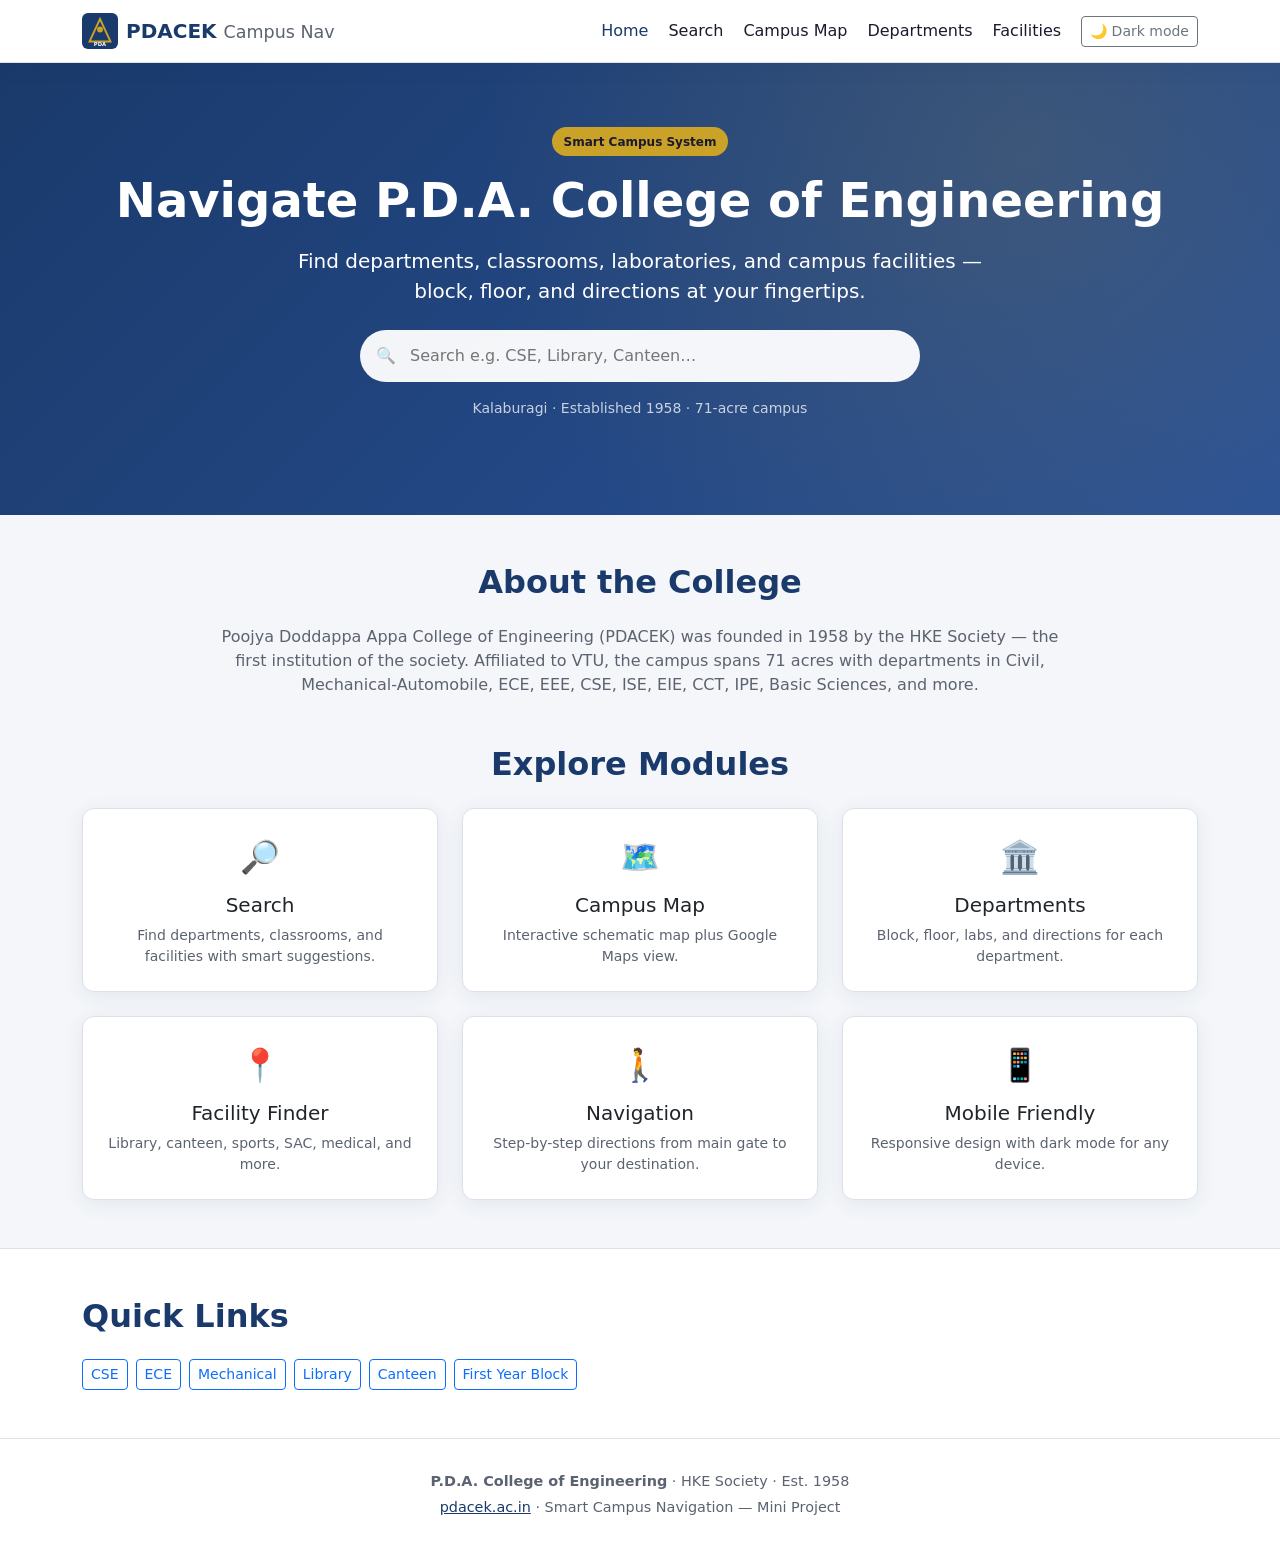
==== index.html @ 1166bb93 "Add Smart Campus Navigation System for PDACEK. Web-based campus finder with search, interactive map," ====
<!DOCTYPE html>
<html lang="en">
<head>
  <meta charset="UTF-8">
  <meta name="viewport" content="width=device-width, initial-scale=1.0">
  <meta name="description" content="Smart Campus Navigation for P.D.A. College of Engineering, Kalaburagi">
  <title>Smart Campus Navigation — PDACEK</title>
  <link href="https://cdn.jsdelivr.net/npm/bootstrap@5.3.3/dist/css/bootstrap.min.css" rel="stylesheet" crossorigin="anonymous">
  <link rel="stylesheet" href="assets/css/styles.css">
  <script src="assets/js/theme.js"></script>
</head>
<body>
  <nav class="navbar navbar-expand-lg navbar-pdacek sticky-top" aria-label="Main navigation">
    <div class="container">
      <a class="navbar-brand d-flex align-items-center gap-2" href="index.html">
        <img src="assets/img/logo.svg" alt="" width="36" height="36">
        <span>PDACEK <small class="d-none d-md-inline fw-normal text-muted-pdacek">Campus Nav</small></span>
      </a>
      <button class="navbar-toggler" type="button" data-bs-toggle="collapse" data-bs-target="#navMain" aria-controls="navMain" aria-expanded="false" aria-label="Toggle navigation">
        <span class="navbar-toggler-icon"></span>
      </button>
      <div class="collapse navbar-collapse" id="navMain">
        <ul class="navbar-nav ms-auto align-items-lg-center gap-lg-1">
          <li class="nav-item"><a class="nav-link active" href="index.html">Home</a></li>
          <li class="nav-item"><a class="nav-link" href="search.html">Search</a></li>
          <li class="nav-item"><a class="nav-link" href="map.html">Campus Map</a></li>
          <li class="nav-item"><a class="nav-link" href="department.html?id=cse">Departments</a></li>
          <li class="nav-item"><a class="nav-link" href="facilities.html">Facilities</a></li>
          <li class="nav-item">
            <button type="button" class="btn btn-sm btn-outline-secondary ms-lg-2" data-theme-toggle aria-label="Toggle dark mode">
              <span data-theme-icon>🌙</span> <span class="d-none d-lg-inline" data-theme-label>Dark mode</span>
            </button>
          </li>
        </ul>
      </div>
    </div>
  </nav>

  <header class="hero-section">
    <div class="container text-center">
      <span class="hero-badge">Smart Campus System</span>
      <h1 class="display-5 fw-bold mb-3">Navigate P.D.A. College of Engineering</h1>
      <p class="lead mb-4 col-lg-8 mx-auto opacity-90">
        Find departments, classrooms, laboratories, and campus facilities — block, floor, and directions at your fingertips.
      </p>
      <div class="search-wrapper mx-auto" role="search">
        <span class="search-icon" aria-hidden="true">🔍</span>
        <label for="home-search" class="visually-hidden">Search campus locations</label>
        <input type="search" id="home-search" class="search-input" placeholder="Search e.g. CSE, Library, Canteen…" autocomplete="off" aria-autocomplete="list" aria-controls="home-suggestions">
        <div id="home-suggestions" class="suggestions-dropdown" role="listbox"></div>
      </div>
      <p class="small mt-3 opacity-75">Kalaburagi · Established 1958 · 71-acre campus</p>
    </div>
  </header>

  <main>
    <section class="py-5">
      <div class="container">
        <h2 class="section-title text-center">About the College</h2>
        <p class="text-muted-pdacek text-center col-lg-9 mx-auto mb-0">
          Poojya Doddappa Appa College of Engineering (PDACEK) was founded in 1958 by the HKE Society — the first institution of the society.
          Affiliated to VTU, the campus spans 71 acres with departments in Civil, Mechanical-Automobile, ECE, EEE, CSE, ISE, EIE, CCT, IPE, Basic Sciences, and more.
        </p>
      </div>
    </section>

    <section class="pb-5">
      <div class="container">
        <h2 class="section-title text-center">Explore Modules</h2>
        <div class="row g-4">
          <div class="col-md-6 col-lg-4">
            <a href="search.html" class="text-decoration-none">
              <div class="card-pdacek p-4 text-center">
                <div class="card-icon">🔎</div>
                <h3 class="h5 text-body">Search</h3>
                <p class="text-muted-pdacek small mb-0">Find departments, classrooms, and facilities with smart suggestions.</p>
              </div>
            </a>
          </div>
          <div class="col-md-6 col-lg-4">
            <a href="map.html" class="text-decoration-none">
              <div class="card-pdacek p-4 text-center">
                <div class="card-icon">🗺️</div>
                <h3 class="h5 text-body">Campus Map</h3>
                <p class="text-muted-pdacek small mb-0">Interactive schematic map plus Google Maps view.</p>
              </div>
            </a>
          </div>
          <div class="col-md-6 col-lg-4">
            <a href="department.html?id=cse" class="text-decoration-none">
              <div class="card-pdacek p-4 text-center">
                <div class="card-icon">🏛️</div>
                <h3 class="h5 text-body">Departments</h3>
                <p class="text-muted-pdacek small mb-0">Block, floor, labs, and directions for each department.</p>
              </div>
            </a>
          </div>
          <div class="col-md-6 col-lg-4">
            <a href="facilities.html" class="text-decoration-none">
              <div class="card-pdacek p-4 text-center">
                <div class="card-icon">📍</div>
                <h3 class="h5 text-body">Facility Finder</h3>
                <p class="text-muted-pdacek small mb-0">Library, canteen, sports, SAC, medical, and more.</p>
              </div>
            </a>
          </div>
          <div class="col-md-6 col-lg-4">
            <a href="search.html?q=seminar" class="text-decoration-none">
              <div class="card-pdacek p-4 text-center">
                <div class="card-icon">🚶</div>
                <h3 class="h5 text-body">Navigation</h3>
                <p class="text-muted-pdacek small mb-0">Step-by-step directions from main gate to your destination.</p>
              </div>
            </a>
          </div>
          <div class="col-md-6 col-lg-4">
            <div class="card-pdacek p-4 text-center">
              <div class="card-icon">📱</div>
              <h3 class="h5 text-body">Mobile Friendly</h3>
              <p class="text-muted-pdacek small mb-0">Responsive design with dark mode for any device.</p>
            </div>
          </div>
        </div>
      </div>
    </section>

    <section class="py-5 bg-body-secondary" style="background: var(--pdacek-surface) !important; border-top: 1px solid var(--pdacek-border);">
      <div class="container">
        <h2 class="section-title">Quick Links</h2>
        <div class="d-flex flex-wrap gap-2">
          <a href="department.html?id=cse" class="btn btn-outline-primary btn-sm">CSE</a>
          <a href="department.html?id=ece" class="btn btn-outline-primary btn-sm">ECE</a>
          <a href="department.html?id=mech" class="btn btn-outline-primary btn-sm">Mechanical</a>
          <a href="facilities.html?id=library" class="btn btn-outline-primary btn-sm">Library</a>
          <a href="facilities.html?id=canteen" class="btn btn-outline-primary btn-sm">Canteen</a>
          <a href="department.html?id=fy" class="btn btn-outline-primary btn-sm">First Year Block</a>
        </div>
      </div>
    </section>
  </main>

  <footer class="footer-pdacek">
    <div class="container text-center">
      <p class="mb-1"><strong>P.D.A. College of Engineering</strong> · HKE Society · Est. 1958</p>
      <p class="mb-0"><a href="https://pdacek.ac.in" target="_blank" rel="noopener">pdacek.ac.in</a> · Smart Campus Navigation — Mini Project</p>
    </div>
  </footer>

  <script src="https://cdn.jsdelivr.net/npm/bootstrap@5.3.3/dist/js/bootstrap.bundle.min.js" crossorigin="anonymous"></script>
  <script src="assets/js/campus-data.js"></script>
  <script src="assets/js/app.js"></script>
</body>
</html>
---- assets/css/styles.css ----
:root {
  --pdacek-primary: #1a3a6b;
  --pdacek-primary-light: #2a5298;
  --pdacek-accent: #c9a227;
  --pdacek-accent-hover: #ddb52e;
  --pdacek-bg: #f4f6f9;
  --pdacek-surface: #ffffff;
  --pdacek-text: #1a1a2e;
  --pdacek-text-muted: #5c6370;
  --pdacek-border: #dde2ea;
  --pdacek-shadow: 0 4px 20px rgba(26, 58, 107, 0.08);
  --pdacek-hero-overlay: rgba(26, 58, 107, 0.85);
  --pdacek-success: #198754;
  --pdacek-danger: #dc3545;
  --pdacek-map-hover: rgba(201, 162, 39, 0.35);
  --pdacek-map-active: rgba(201, 162, 39, 0.55);
}

[data-theme="dark"] {
  --pdacek-primary: #4a7bc8;
  --pdacek-primary-light: #6b9ae0;
  --pdacek-accent: #e0b83d;
  --pdacek-accent-hover: #f0cc55;
  --pdacek-bg: #0f1419;
  --pdacek-surface: #1a2332;
  --pdacek-text: #e8ecf1;
  --pdacek-text-muted: #9aa5b4;
  --pdacek-border: #2d3a4d;
  --pdacek-shadow: 0 4px 20px rgba(0, 0, 0, 0.35);
  --pdacek-hero-overlay: rgba(15, 20, 25, 0.92);
}

body {
  background-color: var(--pdacek-bg);
  color: var(--pdacek-text);
  font-family: system-ui, -apple-system, "Segoe UI", Roboto, "Helvetica Neue", Arial, sans-serif;
  min-height: 100vh;
  display: flex;
  flex-direction: column;
}

main {
  flex: 1;
}

.navbar-pdacek {
  background: var(--pdacek-surface) !important;
  border-bottom: 1px solid var(--pdacek-border);
  box-shadow: var(--pdacek-shadow);
}

.navbar-pdacek .navbar-brand {
  font-weight: 700;
  color: var(--pdacek-primary) !important;
}

.navbar-pdacek .nav-link {
  color: var(--pdacek-text) !important;
  font-weight: 500;
}

.navbar-pdacek .nav-link:hover,
.navbar-pdacek .nav-link.active {
  color: var(--pdacek-primary) !important;
}

.btn-pdacek-primary {
  background: var(--pdacek-primary);
  border-color: var(--pdacek-primary);
  color: #fff;
}

.btn-pdacek-primary:hover {
  background: var(--pdacek-primary-light);
  border-color: var(--pdacek-primary-light);
  color: #fff;
}

.btn-pdacek-accent {
  background: var(--pdacek-accent);
  border-color: var(--pdacek-accent);
  color: #1a1a2e;
  font-weight: 600;
}

.btn-pdacek-accent:hover {
  background: var(--pdacek-accent-hover);
  border-color: var(--pdacek-accent-hover);
  color: #1a1a2e;
}

.hero-section {
  background: linear-gradient(135deg, var(--pdacek-primary) 0%, var(--pdacek-primary-light) 100%);
  color: #fff;
  padding: 4rem 0 5rem;
  position: relative;
  overflow: hidden;
}

.hero-section::after {
  content: "";
  position: absolute;
  inset: 0;
  background: radial-gradient(circle at 80% 20%, rgba(201, 162, 39, 0.15), transparent 50%);
  pointer-events: none;
}

.hero-section .container {
  position: relative;
  z-index: 1;
}

.hero-badge {
  background: var(--pdacek-accent);
  color: #1a1a2e;
  font-size: 0.75rem;
  font-weight: 700;
  padding: 0.35rem 0.75rem;
  border-radius: 2rem;
  display: inline-block;
  margin-bottom: 1rem;
}

.card-pdacek {
  background: var(--pdacek-surface);
  border: 1px solid var(--pdacek-border);
  border-radius: 0.75rem;
  box-shadow: var(--pdacek-shadow);
  transition: transform 0.2s, box-shadow 0.2s;
  height: 100%;
}

.card-pdacek:hover {
  transform: translateY(-4px);
  box-shadow: 0 8px 28px rgba(26, 58, 107, 0.12);
}

.card-pdacek .card-icon {
  font-size: 2rem;
  margin-bottom: 0.75rem;
}

.section-title {
  color: var(--pdacek-primary);
  font-weight: 700;
  margin-bottom: 1.5rem;
}

.text-muted-pdacek {
  color: var(--pdacek-text-muted) !important;
}

/* Search */
.search-wrapper {
  position: relative;
  max-width: 560px;
}

.search-wrapper-lg {
  max-width: 100%;
}

.search-input {
  background: var(--pdacek-surface);
  border: 2px solid var(--pdacek-border);
  color: var(--pdacek-text);
  border-radius: 2rem;
  padding: 0.75rem 1.25rem 0.75rem 3rem;
  width: 100%;
  font-size: 1rem;
}

.search-input:focus {
  outline: none;
  border-color: var(--pdacek-accent);
  box-shadow: 0 0 0 3px rgba(201, 162, 39, 0.25);
}

.hero-section .search-input {
  background: rgba(255, 255, 255, 0.95);
  border-color: transparent;
  color: #1a1a2e;
}

.search-icon {
  position: absolute;
  left: 1rem;
  top: 50%;
  transform: translateY(-50%);
  opacity: 0.5;
  pointer-events: none;
}

.suggestions-dropdown {
  position: absolute;
  top: calc(100% + 4px);
  left: 0;
  right: 0;
  background: var(--pdacek-surface);
  border: 1px solid var(--pdacek-border);
  border-radius: 0.75rem;
  box-shadow: var(--pdacek-shadow);
  z-index: 1050;
  max-height: 320px;
  overflow-y: auto;
  display: none;
}

.suggestions-dropdown.show {
  display: block;
}

.suggestion-item {
  display: flex;
  align-items: center;
  gap: 0.75rem;
  padding: 0.65rem 1rem;
  cursor: pointer;
  border-bottom: 1px solid var(--pdacek-border);
  color: var(--pdacek-text);
  text-decoration: none;
}

.suggestion-item:last-child {
  border-bottom: none;
}

.suggestion-item:hover,
.suggestion-item:focus {
  background: var(--pdacek-bg);
  color: var(--pdacek-text);
}

.badge-type {
  font-size: 0.65rem;
  font-weight: 600;
  text-transform: uppercase;
  padding: 0.2rem 0.5rem;
  border-radius: 0.25rem;
}

.badge-dept {
  background: var(--pdacek-primary);
  color: #fff;
}

.badge-classroom {
  background: #6f42c1;
  color: #fff;
}

.badge-facility {
  background: var(--pdacek-accent);
  color: #1a1a2e;
}

.filter-chips {
  display: flex;
  flex-wrap: wrap;
  gap: 0.5rem;
  margin-bottom: 1.5rem;
}

.filter-chip {
  border: 1px solid var(--pdacek-border);
  background: var(--pdacek-surface);
  color: var(--pdacek-text);
  padding: 0.4rem 1rem;
  border-radius: 2rem;
  font-size: 0.875rem;
  cursor: pointer;
  transition: all 0.15s;
}

.filter-chip:hover,
.filter-chip.active {
  background: var(--pdacek-primary);
  border-color: var(--pdacek-primary);
  color: #fff;
}

.result-card {
  background: var(--pdacek-surface);
  border: 1px solid var(--pdacek-border);
  border-radius: 0.75rem;
  padding: 1.25rem;
  margin-bottom: 1rem;
  transition: border-color 0.15s;
}

.result-card:hover {
  border-color: var(--pdacek-accent);
}

.result-card a.stretched-link {
  color: inherit;
}

/* Map */
.campus-map-container {
  display: grid;
  grid-template-columns: 1fr 320px;
  gap: 1.5rem;
  align-items: start;
}

@media (max-width: 991px) {
  .campus-map-container {
    grid-template-columns: 1fr;
  }
}

.campus-svg-wrap {
  background: var(--pdacek-surface);
  border: 1px solid var(--pdacek-border);
  border-radius: 0.75rem;
  padding: 1rem;
  overflow: auto;
}

.campus-svg {
  width: 100%;
  height: auto;
  min-height: 420px;
}

.campus-svg .map-region {
  cursor: pointer;
  transition: fill 0.2s, stroke 0.2s;
  stroke: var(--pdacek-border);
  stroke-width: 2;
}

.campus-svg .map-region:hover {
  fill: var(--pdacek-map-hover) !important;
  stroke: var(--pdacek-accent);
}

.campus-svg .map-region.active {
  fill: var(--pdacek-map-active) !important;
  stroke: var(--pdacek-accent);
  stroke-width: 3;
}

.campus-svg .map-label {
  font-size: 10px;
  font-weight: 600;
  fill: var(--pdacek-text);
  pointer-events: none;
  text-anchor: middle;
}

.map-sidebar {
  background: var(--pdacek-surface);
  border: 1px solid var(--pdacek-border);
  border-radius: 0.75rem;
  padding: 1.25rem;
  position: sticky;
  top: 5rem;
  max-height: calc(100vh - 6rem);
  overflow-y: auto;
}

.map-legend {
  display: flex;
  flex-wrap: wrap;
  gap: 0.5rem;
  margin-top: 1rem;
  font-size: 0.8rem;
  color: var(--pdacek-text-muted);
}

.google-map-frame {
  border: 1px solid var(--pdacek-border);
  border-radius: 0.75rem;
  overflow: hidden;
  margin-top: 2rem;
}

.google-map-frame iframe {
  width: 100%;
  height: 400px;
  border: 0;
  display: block;
}

/* Detail pages */
.detail-hero {
  background: var(--pdacek-surface);
  border-bottom: 1px solid var(--pdacek-border);
  padding: 2rem 0;
}

.info-list dt {
  color: var(--pdacek-text-muted);
  font-weight: 500;
}

.info-list dd {
  margin-bottom: 0.75rem;
}

.facility-grid .card-pdacek {
  cursor: pointer;
}

.footer-pdacek {
  background: var(--pdacek-surface);
  border-top: 1px solid var(--pdacek-border);
  padding: 2rem 0;
  margin-top: auto;
  color: var(--pdacek-text-muted);
  font-size: 0.9rem;
}

.footer-pdacek a {
  color: var(--pdacek-primary);
}

.empty-state {
  text-align: center;
  padding: 3rem 1rem;
  color: var(--pdacek-text-muted);
}

.empty-state .empty-icon {
  font-size: 3rem;
  margin-bottom: 1rem;
  opacity: 0.5;
}

mark.search-highlight {
  background: rgba(201, 162, 39, 0.4);
  padding: 0 2px;
  border-radius: 2px;
}

[data-theme="dark"] .navbar-toggler-icon {
  filter: invert(1);
}
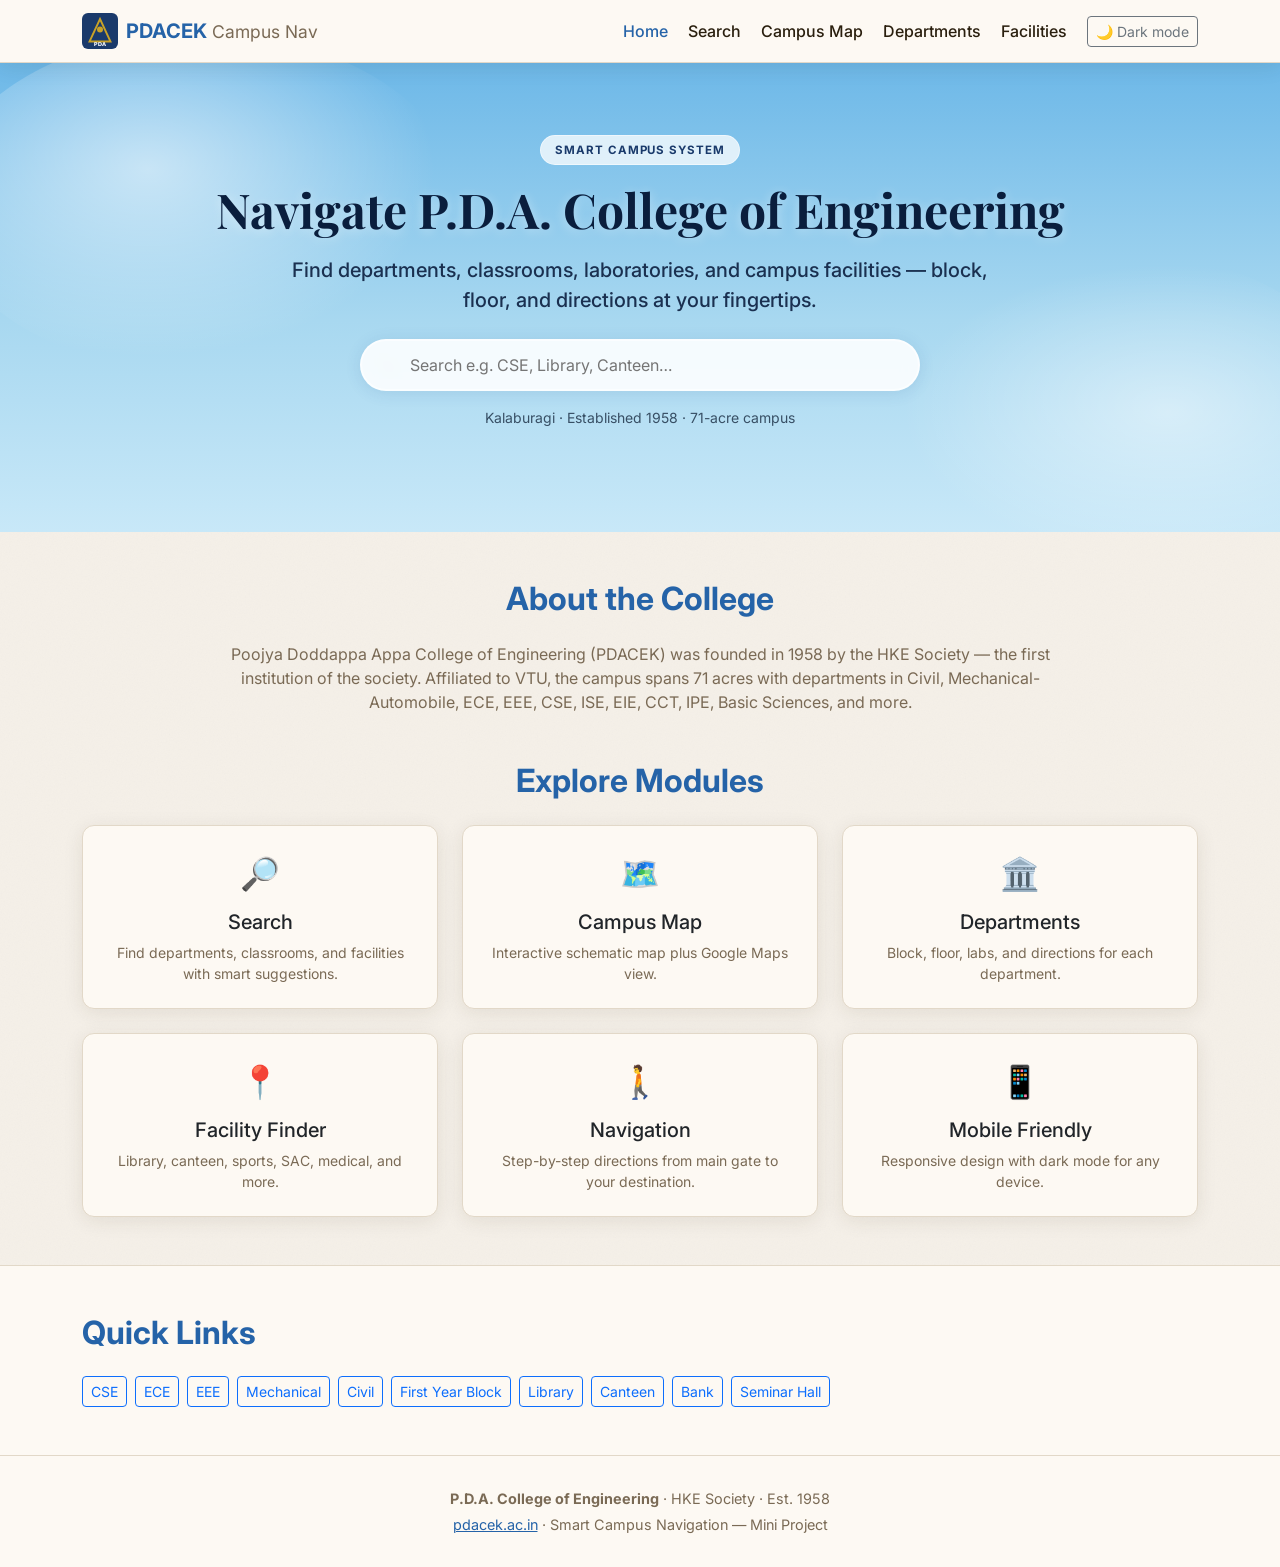
==== commit 004eedbf: "Initial project snapshot" ====
--- a/index.html
+++ b/index.html
@@ -130,10 +130,14 @@
         <div class="d-flex flex-wrap gap-2">
           <a href="department.html?id=cse" class="btn btn-outline-primary btn-sm">CSE</a>
           <a href="department.html?id=ece" class="btn btn-outline-primary btn-sm">ECE</a>
+          <a href="department.html?id=eee" class="btn btn-outline-primary btn-sm">EEE</a>
           <a href="department.html?id=mech" class="btn btn-outline-primary btn-sm">Mechanical</a>
+          <a href="department.html?id=civil" class="btn btn-outline-primary btn-sm">Civil</a>
+          <a href="department.html?id=fy" class="btn btn-outline-primary btn-sm">First Year Block</a>
           <a href="facilities.html?id=library" class="btn btn-outline-primary btn-sm">Library</a>
           <a href="facilities.html?id=canteen" class="btn btn-outline-primary btn-sm">Canteen</a>
-          <a href="department.html?id=fy" class="btn btn-outline-primary btn-sm">First Year Block</a>
+          <a href="facilities.html?id=bank" class="btn btn-outline-primary btn-sm">Bank</a>
+          <a href="facilities.html?id=seminar-hall" class="btn btn-outline-primary btn-sm">Seminar Hall</a>
         </div>
       </div>
     </section>
--- a/assets/css/styles.css
+++ b/assets/css/styles.css
@@ -1,39 +1,48 @@
+@import url('https://fonts.googleapis.com/css2?family=Playfair+Display:wght@700&family=Inter:wght@400;500;600;700&display=swap');
+
 :root {
-  --pdacek-primary: #1a3a6b;
-  --pdacek-primary-light: #2a5298;
+  --pdacek-primary: #2563a8;
+  --pdacek-primary-light: #4a8fd4;
   --pdacek-accent: #c9a227;
   --pdacek-accent-hover: #ddb52e;
-  --pdacek-bg: #f4f6f9;
-  --pdacek-surface: #ffffff;
-  --pdacek-text: #1a1a2e;
-  --pdacek-text-muted: #5c6370;
-  --pdacek-border: #dde2ea;
-  --pdacek-shadow: 0 4px 20px rgba(26, 58, 107, 0.08);
-  --pdacek-hero-overlay: rgba(26, 58, 107, 0.85);
+  --pdacek-bg: #f5f0e8;
+  --pdacek-surface: #fdf9f3;
+  --pdacek-text: #2a1f0e;
+  --pdacek-text-muted: #7a6a55;
+  --pdacek-border: #e2d8c8;
+  --pdacek-shadow: 0 4px 20px rgba(60, 40, 10, 0.09);
+  --pdacek-hero-overlay: rgba(30, 80, 150, 0.18);
   --pdacek-success: #198754;
   --pdacek-danger: #dc3545;
-  --pdacek-map-hover: rgba(201, 162, 39, 0.35);
-  --pdacek-map-active: rgba(201, 162, 39, 0.55);
+  --pdacek-map-hover: rgba(74, 143, 212, 0.35);
+  --pdacek-map-active: rgba(74, 143, 212, 0.55);
+  --pdacek-sky-start: #6db8e8;
+  --pdacek-sky-end: #a8d8f0;
 }
 
 [data-theme="dark"] {
-  --pdacek-primary: #4a7bc8;
-  --pdacek-primary-light: #6b9ae0;
+  --pdacek-primary: #4a9de0;
+  --pdacek-primary-light: #6bb5f0;
   --pdacek-accent: #e0b83d;
   --pdacek-accent-hover: #f0cc55;
-  --pdacek-bg: #0f1419;
-  --pdacek-surface: #1a2332;
-  --pdacek-text: #e8ecf1;
-  --pdacek-text-muted: #9aa5b4;
-  --pdacek-border: #2d3a4d;
-  --pdacek-shadow: 0 4px 20px rgba(0, 0, 0, 0.35);
-  --pdacek-hero-overlay: rgba(15, 20, 25, 0.92);
+  --pdacek-bg: #12100c;
+  --pdacek-surface: #1c1812;
+  --pdacek-text: #f0ead8;
+  --pdacek-text-muted: #9a9080;
+  --pdacek-border: #2e2820;
+  --pdacek-shadow: 0 4px 20px rgba(0, 0, 0, 0.45);
+  --pdacek-hero-overlay: rgba(10, 20, 35, 0.75);
+  --pdacek-sky-start: #1a3a5c;
+  --pdacek-sky-end: #0f2840;
 }
 
 body {
   background-color: var(--pdacek-bg);
+  /* subtle paper grain texture */
+  background-image:
+    url("data:image/svg+xml,%3Csvg xmlns='http://www.w3.org/2000/svg' width='300' height='300'%3E%3Cfilter id='n'%3E%3CfeTurbulence type='fractalNoise' baseFrequency='0.75' numOctaves='4' stitchTiles='stitch'/%3E%3CfeColorMatrix type='saturate' values='0'/%3E%3C/filter%3E%3Crect width='300' height='300' filter='url(%23n)' opacity='0.04'/%3E%3C/svg%3E");
   color: var(--pdacek-text);
-  font-family: system-ui, -apple-system, "Segoe UI", Roboto, "Helvetica Neue", Arial, sans-serif;
+  font-family: 'Inter', system-ui, -apple-system, "Segoe UI", Roboto, sans-serif;
   min-height: 100vh;
   display: flex;
   flex-direction: column;
@@ -90,18 +99,35 @@
 }
 
 .hero-section {
-  background: linear-gradient(135deg, var(--pdacek-primary) 0%, var(--pdacek-primary-light) 100%);
-  color: #fff;
-  padding: 4rem 0 5rem;
+  background:
+    linear-gradient(180deg,
+      var(--pdacek-sky-start) 0%,
+      var(--pdacek-sky-end) 55%,
+      #c8e8f8 100%);
+  color: #0d1f35;
+  padding: 4.5rem 0 5.5rem;
   position: relative;
   overflow: hidden;
+}
+
+/* soft cloud blobs */
+.hero-section::before {
+  content: "";
+  position: absolute;
+  top: -30px; left: -60px;
+  width: 520px; height: 340px;
+  background: radial-gradient(ellipse at 40% 40%, rgba(255,255,255,0.55) 0%, transparent 65%);
+  border-radius: 50%;
+  pointer-events: none;
 }
 
 .hero-section::after {
   content: "";
   position: absolute;
-  inset: 0;
-  background: radial-gradient(circle at 80% 20%, rgba(201, 162, 39, 0.15), transparent 50%);
+  bottom: -40px; right: -80px;
+  width: 480px; height: 320px;
+  background: radial-gradient(ellipse at 60% 50%, rgba(255,255,255,0.45) 0%, transparent 65%);
+  border-radius: 50%;
   pointer-events: none;
 }
 
@@ -111,14 +137,29 @@
 }
 
 .hero-badge {
-  background: var(--pdacek-accent);
-  color: #1a1a2e;
-  font-size: 0.75rem;
+  background: rgba(255, 255, 255, 0.75);
+  color: #1a3a6b;
+  font-size: 0.72rem;
   font-weight: 700;
-  padding: 0.35rem 0.75rem;
+  letter-spacing: 0.08em;
+  text-transform: uppercase;
+  padding: 0.35rem 0.9rem;
   border-radius: 2rem;
   display: inline-block;
   margin-bottom: 1rem;
+  backdrop-filter: blur(6px);
+  border: 1px solid rgba(255,255,255,0.5);
+}
+
+.hero-section h1 {
+  font-family: 'Playfair Display', Georgia, serif;
+  color: #0a1e3d;
+  text-shadow: 0 2px 12px rgba(255,255,255,0.4);
+}
+
+.hero-section .lead {
+  color: #1a3050;
+  font-weight: 500;
 }
 
 .card-pdacek {
@@ -177,9 +218,11 @@
 }
 
 .hero-section .search-input {
-  background: rgba(255, 255, 255, 0.95);
-  border-color: transparent;
-  color: #1a1a2e;
+  background: rgba(255, 255, 255, 0.88);
+  border-color: rgba(255, 255, 255, 0.6);
+  color: #0d1f35;
+  backdrop-filter: blur(8px);
+  box-shadow: 0 2px 16px rgba(30, 80, 150, 0.12);
 }
 
 .search-icon {
@@ -221,6 +264,112 @@
   text-decoration: none;
 }
 
+.suggestion-item-body {
+  display: flex;
+  flex-direction: column;
+  gap: 0.15rem;
+}
+
+.suggestion-item-body .badge-type {
+  align-self: flex-start;
+}
+
+.location-thumb {
+  object-fit: contain;
+  border-radius: 0.5rem;
+  background: var(--pdacek-surface);
+  flex-shrink: 0;
+}
+
+.location-thumb--sm {
+  width: 56px;
+  height: 56px;
+}
+
+.location-thumb--md {
+  width: 80px;
+  height: 80px;
+}
+
+.location-thumb--lg {
+  width: 100%;
+  height: 100%;
+  min-height: 140px;
+  border-radius: 0.75rem 0 0 0.75rem;
+}
+
+.location-thumb--card {
+  width: 100%;
+  height: 160px;
+  border-radius: 0;
+}
+
+.location-thumb--hero {
+  width: 100%;
+  max-height: 340px;
+  height: auto;
+  min-height: 180px;
+  border-radius: 0.75rem;
+  object-fit: contain;
+  background: var(--pdacek-surface);
+}
+
+.result-card--with-photo {
+  display: flex;
+  flex-direction: row;
+  padding: 0;
+  overflow: hidden;
+}
+
+.result-card-photo {
+  width: 38%;
+  min-width: 120px;
+  max-width: 200px;
+  flex-shrink: 0;
+  background: var(--pdacek-border);
+}
+
+.result-card-photo .location-thumb--lg {
+  min-height: 100%;
+  border-radius: 0;
+}
+
+.result-card-body {
+  padding: 1.25rem;
+  flex: 1;
+}
+
+@media (max-width: 575px) {
+  .result-card--with-photo {
+    flex-direction: column;
+  }
+
+  .result-card-photo {
+    width: 100%;
+    max-width: none;
+    max-height: 160px;
+  }
+
+  .result-card-photo .location-thumb--lg {
+    min-height: 160px;
+    border-radius: 0.75rem 0.75rem 0 0;
+  }
+}
+
+.card-pdacek--with-photo {
+  padding: 0 !important;
+}
+
+.facility-card-photo {
+  line-height: 0;
+}
+
+.detail-hero-photo {
+  border-radius: 0.75rem;
+  overflow: hidden;
+  box-shadow: var(--pdacek-shadow);
+}
+
 .suggestion-item:last-child {
   border-bottom: none;
 }
@@ -254,6 +403,51 @@
   color: #1a1a2e;
 }
 
+.badge-faculty {
+  background: #0d9488;
+  color: #fff;
+}
+
+.badge-lab {
+  background: #198754;
+  color: #fff;
+}
+
+/* Faculty roster on department pages */
+.faculty-roster {
+  display: flex;
+  flex-direction: column;
+  gap: 0;
+}
+
+.faculty-row {
+  display: flex;
+  justify-content: space-between;
+  align-items: center;
+  padding: 0.65rem 0;
+  border-bottom: 1px solid var(--pdacek-border);
+  gap: 1rem;
+}
+
+.faculty-row:last-child {
+  border-bottom: none;
+}
+
+.faculty-info {
+  display: flex;
+  flex-direction: column;
+  gap: 0.1rem;
+  min-width: 0;
+}
+
+.faculty-room {
+  display: flex;
+  flex-direction: column;
+  align-items: flex-end;
+  gap: 0.15rem;
+  flex-shrink: 0;
+}
+
 .filter-chips {
   display: flex;
   flex-wrap: wrap;
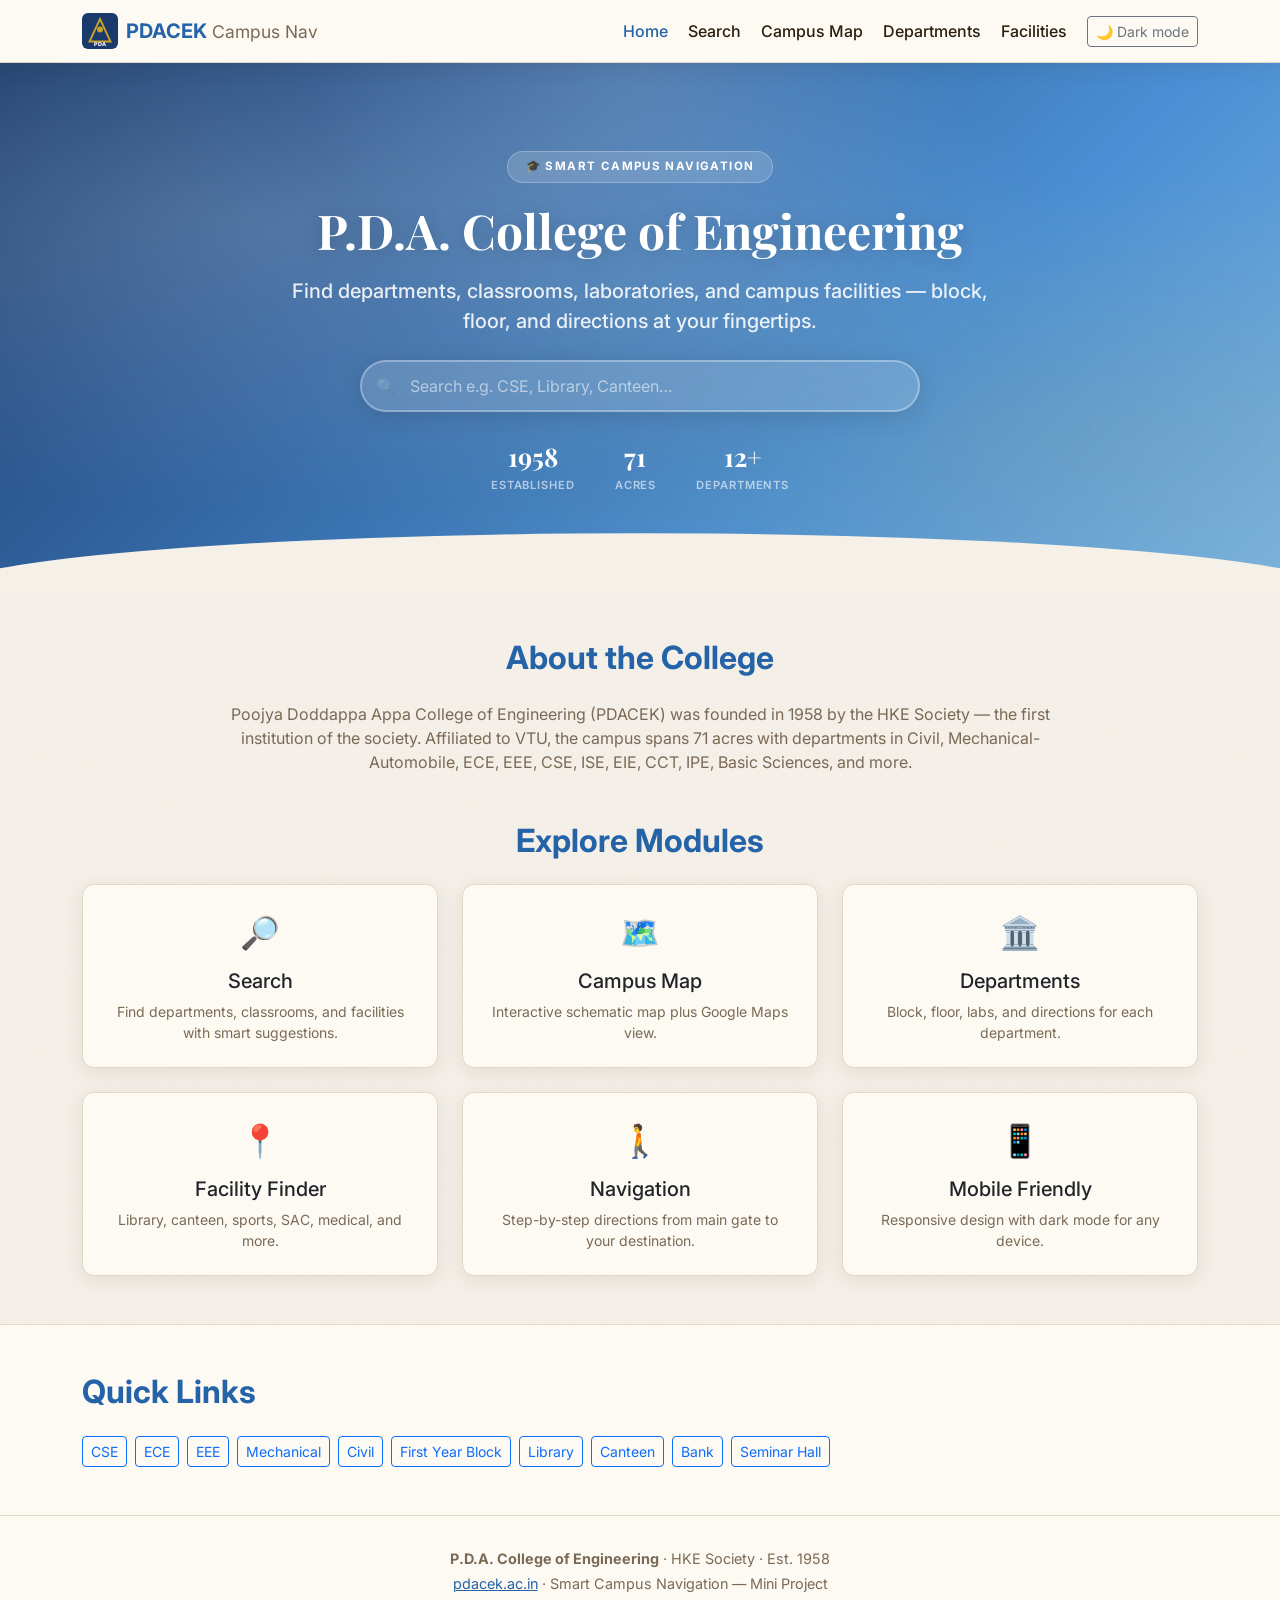
==== commit 0ad47276: "Redesign hero section with animated gradient, floating shapes, glassmorphism search, and stats bar" ====
--- a/index.html
+++ b/index.html
@@ -37,10 +37,20 @@
   </nav>
 
   <header class="hero-section">
+    <!-- Floating animated shapes -->
+    <div class="hero-shapes" aria-hidden="true">
+      <div class="shape"></div>
+      <div class="shape"></div>
+      <div class="shape"></div>
+      <div class="shape"></div>
+      <div class="shape"></div>
+      <div class="shape"></div>
+    </div>
+
     <div class="container text-center">
-      <span class="hero-badge">Smart Campus System</span>
-      <h1 class="display-5 fw-bold mb-3">Navigate P.D.A. College of Engineering</h1>
-      <p class="lead mb-4 col-lg-8 mx-auto opacity-90">
+      <span class="hero-badge">🎓 Smart Campus Navigation</span>
+      <h1 class="display-5 fw-bold mb-3">P.D.A. College of Engineering</h1>
+      <p class="lead mb-4 col-lg-8 mx-auto">
         Find departments, classrooms, laboratories, and campus facilities — block, floor, and directions at your fingertips.
       </p>
       <div class="search-wrapper mx-auto" role="search">
@@ -49,9 +59,23 @@
         <input type="search" id="home-search" class="search-input" placeholder="Search e.g. CSE, Library, Canteen…" autocomplete="off" aria-autocomplete="list" aria-controls="home-suggestions">
         <div id="home-suggestions" class="suggestions-dropdown" role="listbox"></div>
       </div>
-      <p class="small mt-3 opacity-75">Kalaburagi · Established 1958 · 71-acre campus</p>
+      <div class="hero-stats">
+        <div class="hero-stat">
+          <span class="hero-stat-value">1958</span>
+          <span class="hero-stat-label">Established</span>
+        </div>
+        <div class="hero-stat">
+          <span class="hero-stat-value">71</span>
+          <span class="hero-stat-label">Acres</span>
+        </div>
+        <div class="hero-stat">
+          <span class="hero-stat-value">12+</span>
+          <span class="hero-stat-label">Departments</span>
+        </div>
+      </div>
     </div>
   </header>
+
 
   <main>
     <section class="py-5">
--- a/assets/css/styles.css
+++ b/assets/css/styles.css
@@ -98,68 +98,226 @@
   color: #1a1a2e;
 }
 
+/* ─── Hero Section ─── */
+@keyframes heroGradientShift {
+  0%   { background-position: 0% 50%; }
+  50%  { background-position: 100% 50%; }
+  100% { background-position: 0% 50%; }
+}
+
+@keyframes floatUp {
+  0%   { transform: translateY(0) rotate(0deg); opacity: 0.6; }
+  50%  { opacity: 1; }
+  100% { transform: translateY(-100vh) rotate(360deg); opacity: 0; }
+}
+
+@keyframes pulseGlow {
+  0%, 100% { box-shadow: 0 0 20px rgba(201, 162, 39, 0.15); }
+  50%      { box-shadow: 0 0 40px rgba(201, 162, 39, 0.35); }
+}
+
+@keyframes fadeInUp {
+  from { opacity: 0; transform: translateY(28px); }
+  to   { opacity: 1; transform: translateY(0); }
+}
+
+@keyframes slideInScale {
+  from { opacity: 0; transform: scale(0.92) translateY(16px); }
+  to   { opacity: 1; transform: scale(1) translateY(0); }
+}
+
 .hero-section {
   background:
-    linear-gradient(180deg,
-      var(--pdacek-sky-start) 0%,
-      var(--pdacek-sky-end) 55%,
-      #c8e8f8 100%);
-  color: #0d1f35;
-  padding: 4.5rem 0 5.5rem;
+    linear-gradient(-45deg,
+      #1a3a6b, #2563a8, #4a8fd4,
+      #6db8e8, #a8d8f0, #4a8fd4, #1a3a6b);
+  background-size: 400% 400%;
+  animation: heroGradientShift 16s ease infinite;
+  color: #fff;
+  padding: 5.5rem 0 6rem;
   position: relative;
   overflow: hidden;
 }
 
-/* soft cloud blobs */
+/* Mesh overlay for depth */
 .hero-section::before {
   content: "";
   position: absolute;
-  top: -30px; left: -60px;
-  width: 520px; height: 340px;
-  background: radial-gradient(ellipse at 40% 40%, rgba(255,255,255,0.55) 0%, transparent 65%);
-  border-radius: 50%;
+  inset: 0;
+  background:
+    radial-gradient(ellipse at 20% 30%, rgba(255,255,255,0.18) 0%, transparent 55%),
+    radial-gradient(ellipse at 80% 70%, rgba(201,162,39,0.1) 0%, transparent 50%),
+    radial-gradient(circle at 50% 0%, rgba(255,255,255,0.12) 0%, transparent 40%);
   pointer-events: none;
-}
-
+  z-index: 0;
+}
+
+/* Subtle bottom wave */
 .hero-section::after {
   content: "";
   position: absolute;
-  bottom: -40px; right: -80px;
-  width: 480px; height: 320px;
-  background: radial-gradient(ellipse at 60% 50%, rgba(255,255,255,0.45) 0%, transparent 65%);
-  border-radius: 50%;
-  pointer-events: none;
+  bottom: -2px; left: 0; right: 0;
+  height: 60px;
+  background: var(--pdacek-bg);
+  clip-path: ellipse(55% 100% at 50% 100%);
+  z-index: 1;
 }
 
 .hero-section .container {
   position: relative;
-  z-index: 1;
-}
-
+  z-index: 2;
+}
+
+/* Floating geometric shapes */
+.hero-shapes {
+  position: absolute;
+  inset: 0;
+  overflow: hidden;
+  pointer-events: none;
+  z-index: 0;
+}
+
+.hero-shapes .shape {
+  position: absolute;
+  border-radius: 50%;
+  background: rgba(255,255,255,0.08);
+  border: 1px solid rgba(255,255,255,0.12);
+  animation: floatUp linear infinite;
+}
+
+.hero-shapes .shape:nth-child(1) {
+  width: 24px; height: 24px;
+  left: 8%; bottom: -30px;
+  animation-duration: 12s;
+  animation-delay: 0s;
+}
+.hero-shapes .shape:nth-child(2) {
+  width: 16px; height: 16px;
+  left: 22%; bottom: -30px;
+  animation-duration: 9s;
+  animation-delay: 2s;
+  border-radius: 4px;
+}
+.hero-shapes .shape:nth-child(3) {
+  width: 32px; height: 32px;
+  left: 42%; bottom: -30px;
+  animation-duration: 14s;
+  animation-delay: 4s;
+}
+.hero-shapes .shape:nth-child(4) {
+  width: 12px; height: 12px;
+  left: 62%; bottom: -30px;
+  animation-duration: 10s;
+  animation-delay: 1s;
+  border-radius: 3px;
+}
+.hero-shapes .shape:nth-child(5) {
+  width: 20px; height: 20px;
+  left: 78%; bottom: -30px;
+  animation-duration: 11s;
+  animation-delay: 3s;
+}
+.hero-shapes .shape:nth-child(6) {
+  width: 28px; height: 28px;
+  left: 90%; bottom: -30px;
+  animation-duration: 13s;
+  animation-delay: 5s;
+  border-radius: 6px;
+}
+
+/* Badge */
 .hero-badge {
-  background: rgba(255, 255, 255, 0.75);
-  color: #1a3a6b;
+  background: rgba(255, 255, 255, 0.15);
+  color: #fff;
   font-size: 0.72rem;
   font-weight: 700;
-  letter-spacing: 0.08em;
+  letter-spacing: 0.12em;
   text-transform: uppercase;
-  padding: 0.35rem 0.9rem;
+  padding: 0.4rem 1.1rem;
   border-radius: 2rem;
   display: inline-block;
-  margin-bottom: 1rem;
-  backdrop-filter: blur(6px);
-  border: 1px solid rgba(255,255,255,0.5);
-}
-
+  margin-bottom: 1.2rem;
+  backdrop-filter: blur(12px);
+  -webkit-backdrop-filter: blur(12px);
+  border: 1px solid rgba(255,255,255,0.25);
+  animation: fadeInUp 0.7s ease both;
+}
+
+/* Hero heading */
 .hero-section h1 {
   font-family: 'Playfair Display', Georgia, serif;
-  color: #0a1e3d;
-  text-shadow: 0 2px 12px rgba(255,255,255,0.4);
+  color: #fff;
+  text-shadow: 0 2px 20px rgba(0,0,0,0.2);
+  animation: fadeInUp 0.8s ease 0.15s both;
+  line-height: 1.2;
 }
 
 .hero-section .lead {
-  color: #1a3050;
+  color: rgba(255,255,255,0.88);
   font-weight: 500;
+  animation: fadeInUp 0.8s ease 0.3s both;
+}
+
+.hero-section .small {
+  color: rgba(255,255,255,0.6) !important;
+  animation: fadeInUp 0.8s ease 0.6s both;
+}
+
+/* Stats bar */
+.hero-stats {
+  display: flex;
+  justify-content: center;
+  gap: 2.5rem;
+  margin-top: 1.8rem;
+  animation: fadeInUp 0.8s ease 0.65s both;
+}
+
+.hero-stat {
+  text-align: center;
+}
+
+.hero-stat-value {
+  display: block;
+  font-family: 'Playfair Display', Georgia, serif;
+  font-size: 1.6rem;
+  font-weight: 700;
+  color: #fff;
+  line-height: 1.2;
+}
+
+.hero-stat-label {
+  font-size: 0.7rem;
+  text-transform: uppercase;
+  letter-spacing: 0.08em;
+  color: rgba(255,255,255,0.6);
+  font-weight: 600;
+}
+
+/* Dark mode hero adjustments */
+[data-theme="dark"] .hero-section {
+  background:
+    linear-gradient(-45deg,
+      #0a1628, #132a4a, #1a3a5c,
+      #0f2840, #1a3a5c, #132a4a, #0a1628);
+  background-size: 400% 400%;
+}
+
+[data-theme="dark"] .hero-section::after {
+  background: var(--pdacek-bg);
+}
+
+[data-theme="dark"] .hero-badge {
+  background: rgba(255,255,255,0.08);
+  border-color: rgba(255,255,255,0.15);
+}
+
+[data-theme="dark"] .hero-section h1 {
+  color: #e8f0ff;
+  text-shadow: 0 2px 20px rgba(0,0,0,0.5);
+}
+
+[data-theme="dark"] .hero-section .lead {
+  color: rgba(200,215,240,0.8);
 }
 
 .card-pdacek {
@@ -218,11 +376,32 @@
 }
 
 .hero-section .search-input {
-  background: rgba(255, 255, 255, 0.88);
-  border-color: rgba(255, 255, 255, 0.6);
-  color: #0d1f35;
-  backdrop-filter: blur(8px);
-  box-shadow: 0 2px 16px rgba(30, 80, 150, 0.12);
+  background: rgba(255, 255, 255, 0.15);
+  border-color: rgba(255, 255, 255, 0.3);
+  color: #fff;
+  backdrop-filter: blur(14px);
+  -webkit-backdrop-filter: blur(14px);
+  box-shadow: 0 4px 24px rgba(0, 0, 0, 0.12);
+  animation: slideInScale 0.8s ease 0.45s both;
+}
+
+.hero-section .search-input::placeholder {
+  color: rgba(255,255,255,0.55);
+}
+
+.hero-section .search-input:focus {
+  background: rgba(255, 255, 255, 0.22);
+  border-color: var(--pdacek-accent);
+  box-shadow: 0 0 0 3px rgba(201, 162, 39, 0.3), 0 4px 24px rgba(0, 0, 0, 0.15);
+  animation: pulseGlow 2.5s ease infinite;
+}
+
+.hero-section .search-icon {
+  color: rgba(255,255,255,0.5);
+}
+
+.hero-section .search-wrapper {
+  animation: slideInScale 0.8s ease 0.45s both;
 }
 
 .search-icon {
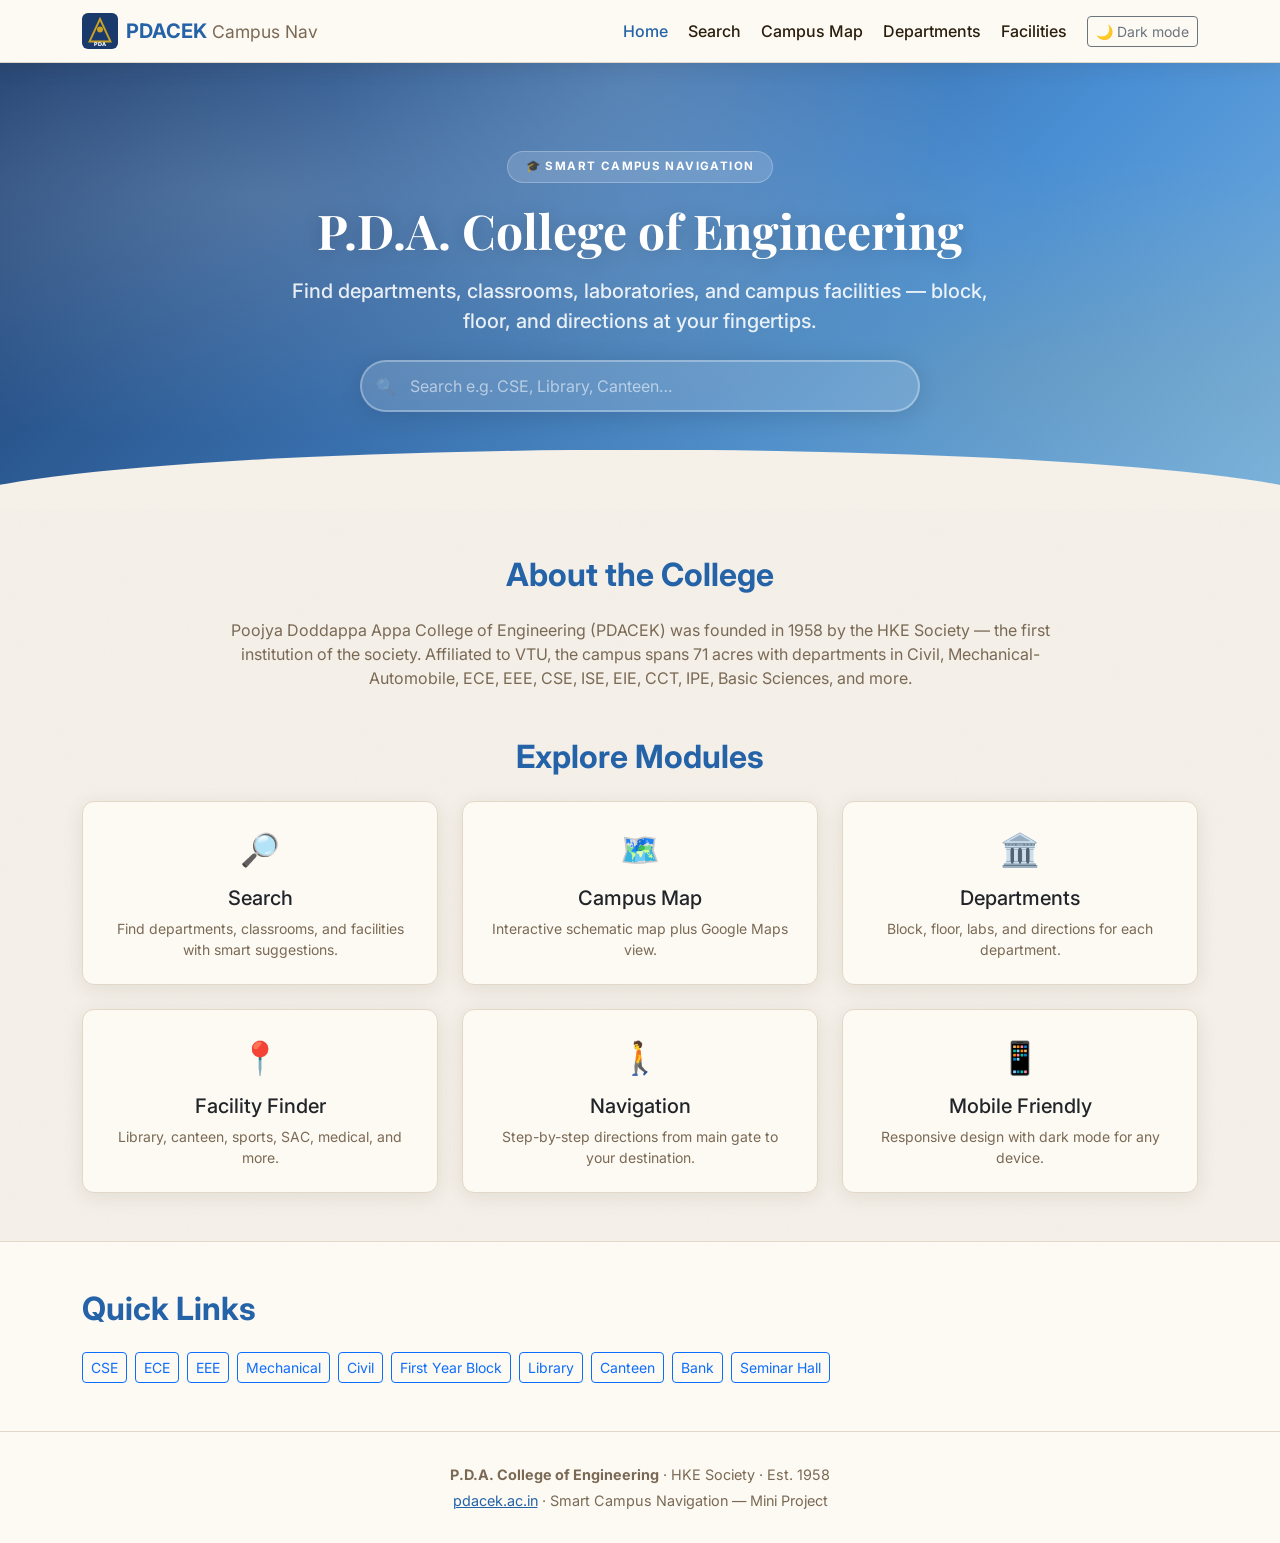
==== commit d2889e6e: "fix: remove hero stats bar (1958, 71 Acres, 12+ Departments)" ====
--- a/index.html
+++ b/index.html
@@ -59,20 +59,7 @@
         <input type="search" id="home-search" class="search-input" placeholder="Search e.g. CSE, Library, Canteen…" autocomplete="off" aria-autocomplete="list" aria-controls="home-suggestions">
         <div id="home-suggestions" class="suggestions-dropdown" role="listbox"></div>
       </div>
-      <div class="hero-stats">
-        <div class="hero-stat">
-          <span class="hero-stat-value">1958</span>
-          <span class="hero-stat-label">Established</span>
-        </div>
-        <div class="hero-stat">
-          <span class="hero-stat-value">71</span>
-          <span class="hero-stat-label">Acres</span>
-        </div>
-        <div class="hero-stat">
-          <span class="hero-stat-value">12+</span>
-          <span class="hero-stat-label">Departments</span>
-        </div>
-      </div>
+
     </div>
   </header>
 
--- a/assets/css/styles.css
+++ b/assets/css/styles.css
@@ -136,7 +136,7 @@
   color: #fff;
   padding: 5.5rem 0 6rem;
   position: relative;
-  overflow: hidden;
+  overflow: visible;
 }
 
 /* Mesh overlay for depth */
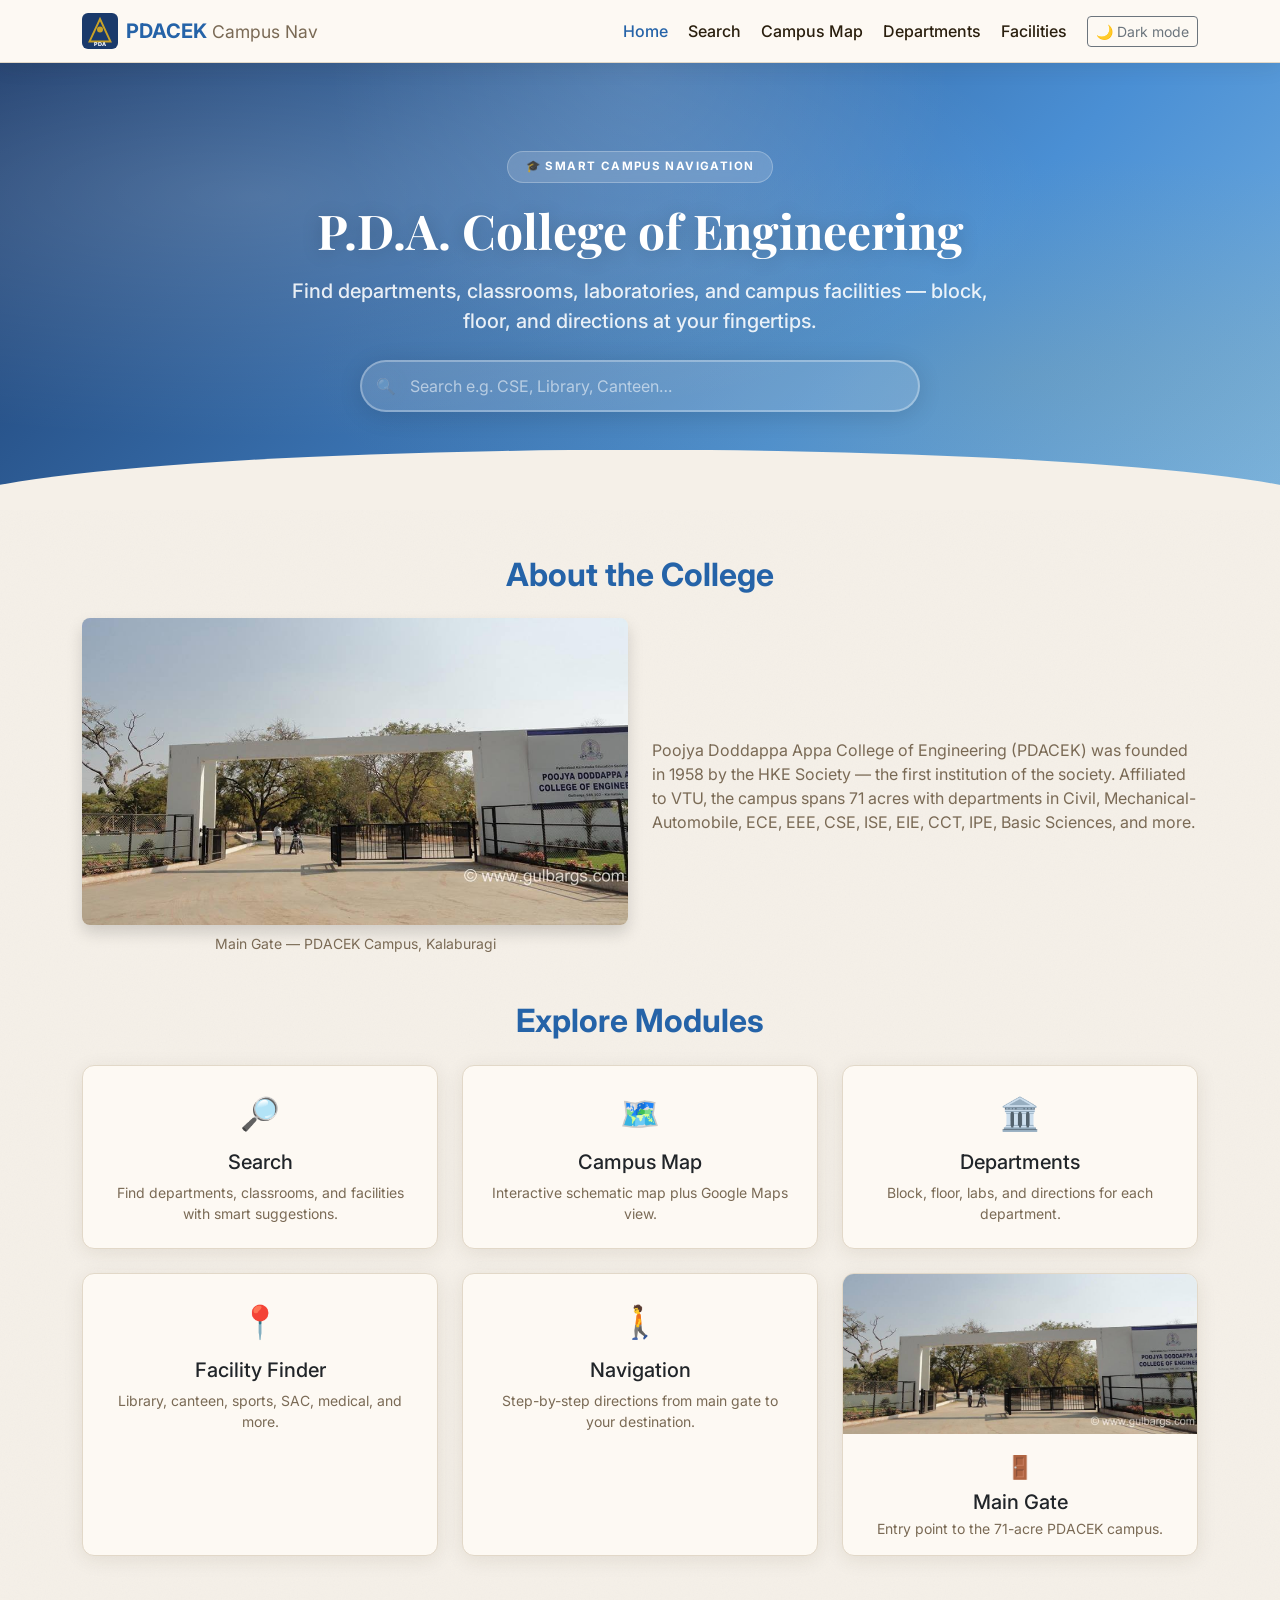
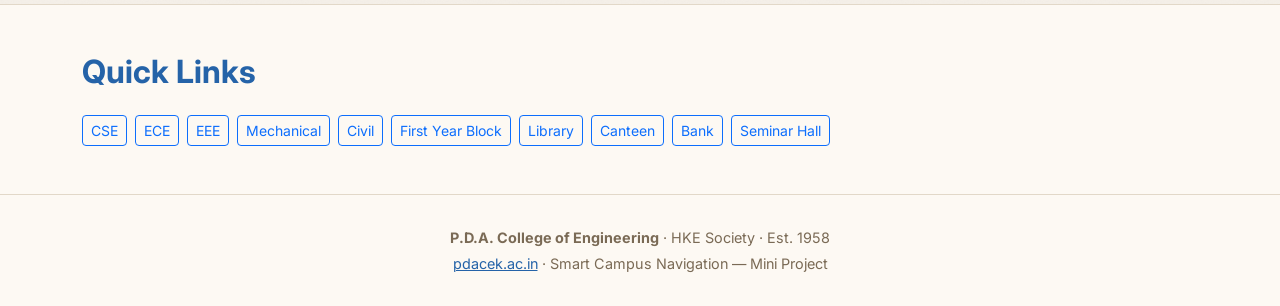
==== commit 02273806: "feat: add real main gate photo to About section, home card, and map page" ====
--- a/index.html
+++ b/index.html
@@ -68,10 +68,18 @@
     <section class="py-5">
       <div class="container">
         <h2 class="section-title text-center">About the College</h2>
-        <p class="text-muted-pdacek text-center col-lg-9 mx-auto mb-0">
-          Poojya Doddappa Appa College of Engineering (PDACEK) was founded in 1958 by the HKE Society — the first institution of the society.
-          Affiliated to VTU, the campus spans 71 acres with departments in Civil, Mechanical-Automobile, ECE, EEE, CSE, ISE, EIE, CCT, IPE, Basic Sciences, and more.
-        </p>
+        <div class="row g-4 align-items-center">
+          <div class="col-lg-6">
+            <img src="assets/img/buildings/main-gate.jpg" alt="Main Gate of P.D.A. College of Engineering" class="img-fluid rounded-3 shadow" style="width:100%; max-height:320px; object-fit:cover;">
+            <p class="text-muted-pdacek small text-center mt-2 mb-0">Main Gate — PDACEK Campus, Kalaburagi</p>
+          </div>
+          <div class="col-lg-6">
+            <p class="text-muted-pdacek mb-0">
+              Poojya Doddappa Appa College of Engineering (PDACEK) was founded in 1958 by the HKE Society — the first institution of the society.
+              Affiliated to VTU, the campus spans 71 acres with departments in Civil, Mechanical-Automobile, ECE, EEE, CSE, ISE, EIE, CCT, IPE, Basic Sciences, and more.
+            </p>
+          </div>
+        </div>
       </div>
     </section>
 
@@ -125,11 +133,16 @@
             </a>
           </div>
           <div class="col-md-6 col-lg-4">
-            <div class="card-pdacek p-4 text-center">
-              <div class="card-icon">📱</div>
-              <h3 class="h5 text-body">Mobile Friendly</h3>
-              <p class="text-muted-pdacek small mb-0">Responsive design with dark mode for any device.</p>
-            </div>
+            <a href="map.html" class="text-decoration-none">
+              <div class="card-pdacek text-center overflow-hidden" style="padding:0;">
+                <img src="assets/img/buildings/main-gate.jpg" alt="Main Gate" style="width:100%; height:160px; object-fit:cover;">
+                <div class="p-3">
+                  <div class="card-icon" style="font-size:1.4rem; margin-bottom:0.4rem;">🚪</div>
+                  <h3 class="h5 text-body mb-1">Main Gate</h3>
+                  <p class="text-muted-pdacek small mb-0">Entry point to the 71-acre PDACEK campus.</p>
+                </div>
+              </div>
+            </a>
           </div>
         </div>
       </div>
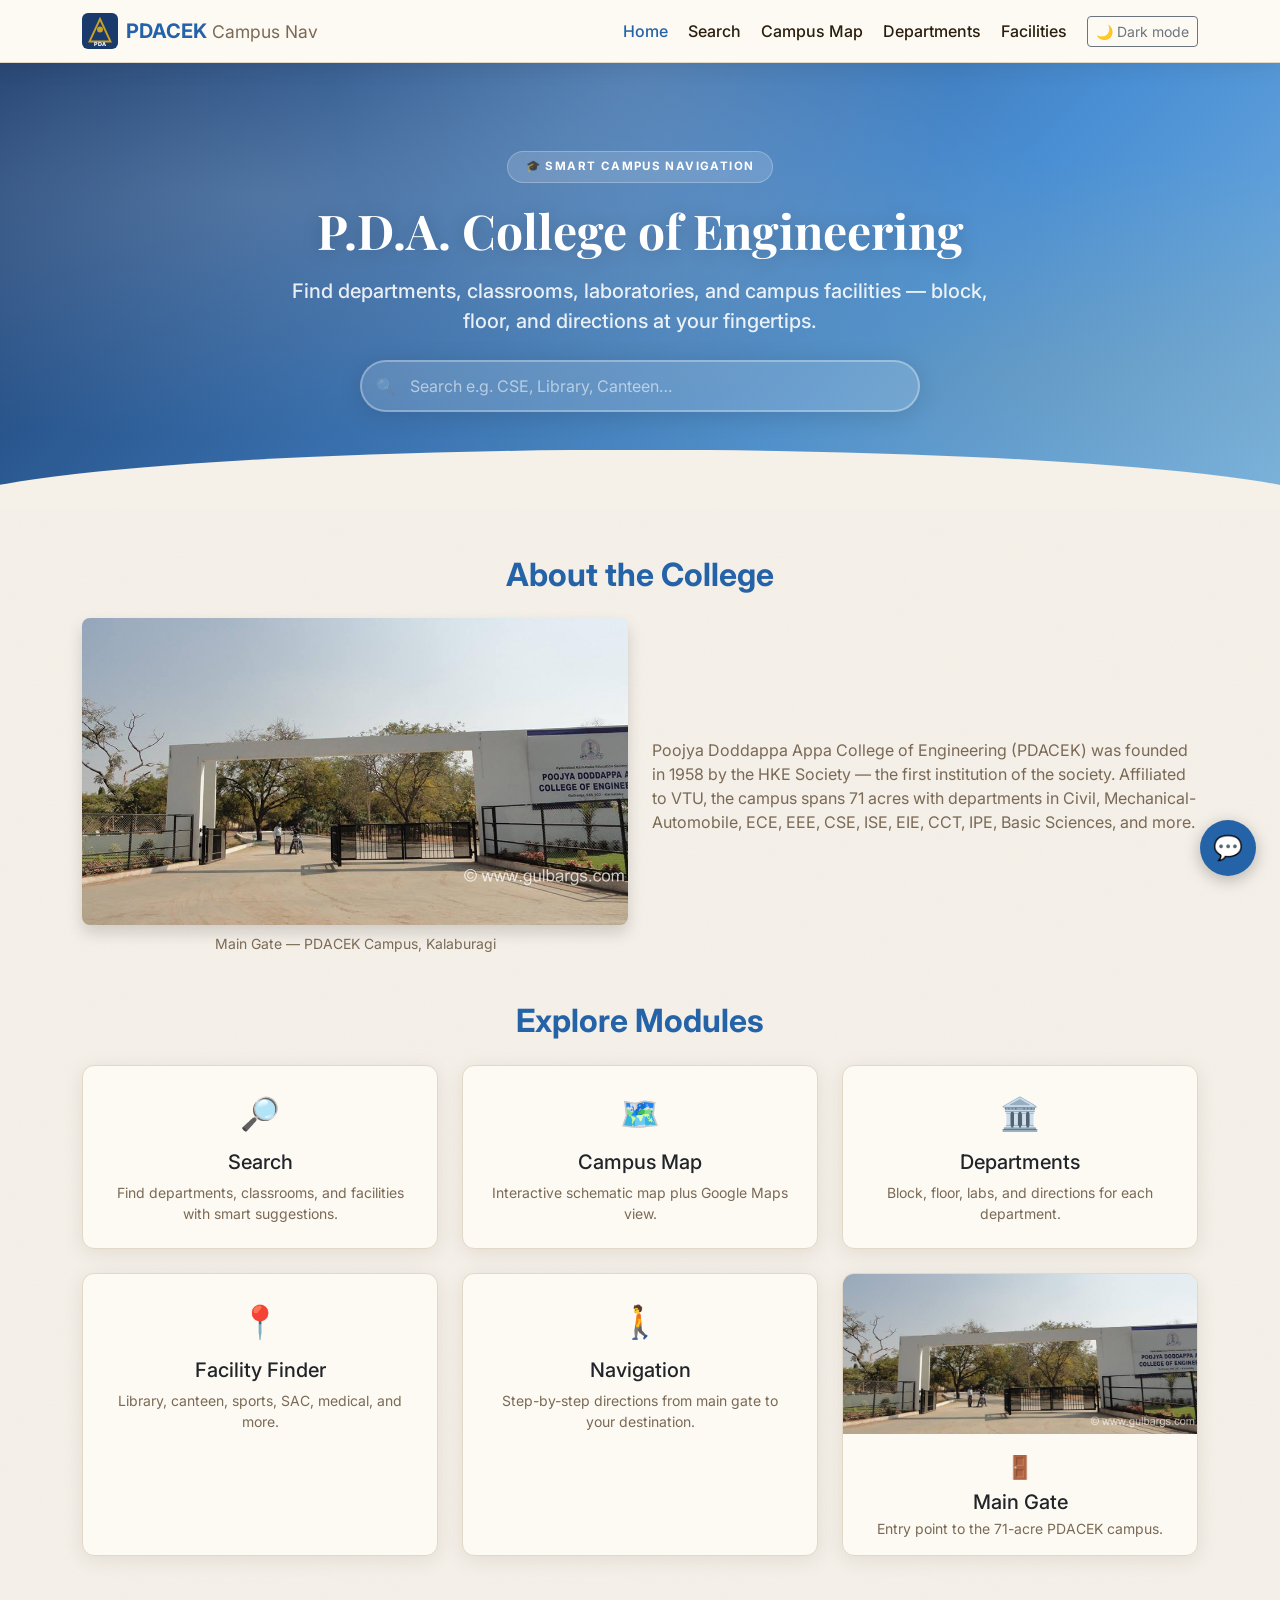
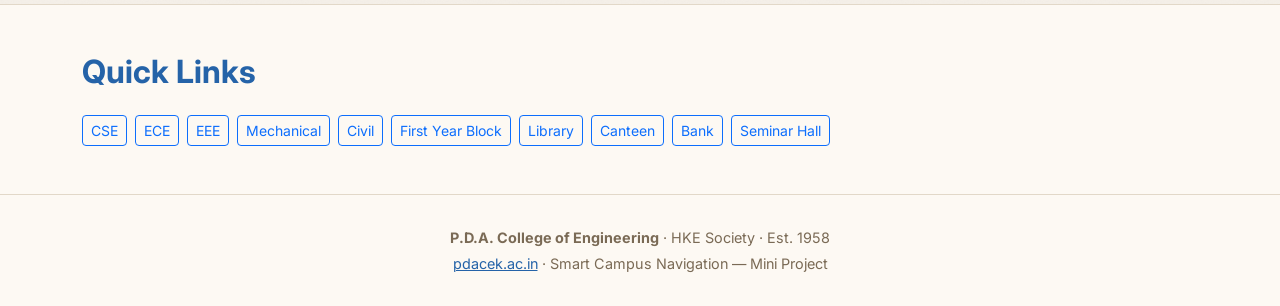
==== commit a9c6a5bf: "Redesign campus map coordinates layout, add parking zones, and chatbot integration" ====
--- a/index.html
+++ b/index.html
@@ -177,5 +177,6 @@
   <script src="https://cdn.jsdelivr.net/npm/bootstrap@5.3.3/dist/js/bootstrap.bundle.min.js" crossorigin="anonymous"></script>
   <script src="assets/js/campus-data.js"></script>
   <script src="assets/js/app.js"></script>
+  <script src="assets/js/chatbot.js" defer></script>
 </body>
 </html>
--- a/assets/css/styles.css
+++ b/assets/css/styles.css
@@ -811,3 +811,321 @@
 [data-theme="dark"] .navbar-toggler-icon {
   filter: invert(1);
 }
+
+/* Chatbot Assistant Styles */
+.pdacek-chatbot-widget {
+  position: fixed;
+  bottom: 24px;
+  right: 24px;
+  z-index: 1080;
+  font-family: inherit;
+}
+
+.chatbot-toggle-btn {
+  width: 56px;
+  height: 56px;
+  border-radius: 50%;
+  background: var(--pdacek-primary);
+  border: none;
+  box-shadow: 0 4px 16px rgba(0, 0, 0, 0.25);
+  cursor: pointer;
+  display: flex;
+  align-items: center;
+  justify-content: center;
+  transition: all 0.3s cubic-bezier(0.175, 0.885, 0.32, 1.275);
+  color: white;
+}
+
+.chatbot-toggle-btn:hover {
+  transform: scale(1.08) translateY(-2px);
+  box-shadow: 0 6px 20px rgba(0, 0, 0, 0.3);
+  background: var(--pdacek-accent);
+  color: #1a1a2e;
+}
+
+.chatbot-toggle-btn .close-icon {
+  display: none;
+  font-size: 1.25rem;
+}
+
+.chatbot-toggle-btn .chat-icon {
+  font-size: 1.5rem;
+}
+
+/* Toggle Active State */
+.pdacek-chatbot-widget.chatbot-open .chatbot-toggle-btn {
+  transform: rotate(90deg);
+  background: var(--pdacek-surface);
+  border: 1px solid var(--pdacek-border);
+  color: var(--pdacek-text);
+  box-shadow: var(--pdacek-shadow);
+}
+
+.pdacek-chatbot-widget.chatbot-open .chatbot-toggle-btn .chat-icon {
+  display: none;
+}
+
+.pdacek-chatbot-widget.chatbot-open .chatbot-toggle-btn .close-icon {
+  display: block;
+}
+
+/* Chat Window */
+.chatbot-window {
+  position: absolute;
+  bottom: 72px;
+  right: 0;
+  width: 360px;
+  max-width: calc(100vw - 48px);
+  height: 480px;
+  max-height: calc(100vh - 120px);
+  background: var(--pdacek-surface);
+  border: 1px solid var(--pdacek-border);
+  border-radius: 1rem;
+  box-shadow: 0 8px 32px rgba(0, 0, 0, 0.2);
+  display: flex;
+  flex-direction: column;
+  overflow: hidden;
+  opacity: 0;
+  transform: translateY(20px) scale(0.95);
+  pointer-events: none;
+  transition: all 0.3s cubic-bezier(0.165, 0.84, 0.44, 1);
+  backdrop-filter: blur(10px);
+  -webkit-backdrop-filter: blur(10px);
+}
+
+.pdacek-chatbot-widget.chatbot-open .chatbot-window {
+  opacity: 1;
+  transform: translateY(0) scale(1);
+  pointer-events: auto;
+}
+
+/* Chat Header */
+.chatbot-header {
+  padding: 1rem;
+  background: var(--pdacek-primary);
+  color: white;
+  display: flex;
+  align-items: center;
+  justify-content: space-between;
+  border-bottom: 1px solid rgba(255, 255, 255, 0.1);
+}
+
+.chatbot-title {
+  font-size: 0.95rem;
+  font-weight: 600;
+}
+
+.chatbot-status {
+  font-size: 0.75rem;
+  opacity: 0.85;
+}
+
+.chatbot-close-btn {
+  background: none;
+  border: none;
+  color: white;
+  font-size: 1.1rem;
+  cursor: pointer;
+  opacity: 0.7;
+  transition: opacity 0.2s;
+  display: flex;
+  align-items: center;
+  justify-content: center;
+}
+
+.chatbot-close-btn:hover {
+  opacity: 1;
+}
+
+/* Chat Messages */
+.chat-messages-log {
+  flex: 1;
+  padding: 1rem;
+  overflow-y: auto;
+  display: flex;
+  flex-direction: column;
+  gap: 0.75rem;
+}
+
+.chat-message {
+  display: flex;
+  max-width: 85%;
+}
+
+.chat-message.bot-msg {
+  align-self: flex-start;
+}
+
+.chat-message.user-msg {
+  align-self: flex-end;
+}
+
+.msg-bubble {
+  padding: 0.65rem 0.85rem;
+  border-radius: 0.75rem;
+  font-size: 0.85rem;
+  line-height: 1.4;
+}
+
+.bot-msg .msg-bubble {
+  background: var(--pdacek-bg);
+  color: var(--pdacek-text);
+  border-top-left-radius: 0.25rem;
+  border: 1px solid var(--pdacek-border);
+}
+
+.user-msg .msg-bubble {
+  background: var(--pdacek-primary);
+  color: white;
+  border-top-right-radius: 0.25rem;
+}
+
+/* Suggestions scroll area */
+.chat-suggestions-container {
+  padding: 0.5rem 1rem;
+  border-top: 1px solid var(--pdacek-border);
+  background: var(--pdacek-bg);
+}
+
+.chat-suggestions-scroll {
+  display: flex;
+  gap: 0.5rem;
+  overflow-x: auto;
+  scrollbar-width: none; /* Firefox */
+}
+
+.chat-suggestions-scroll::-webkit-scrollbar {
+  display: none; /* Safari/Chrome */
+}
+
+.suggestion-chip {
+  white-space: nowrap;
+  background: var(--pdacek-surface);
+  border: 1px solid var(--pdacek-border);
+  color: var(--pdacek-text);
+  padding: 0.35rem 0.75rem;
+  border-radius: 1rem;
+  font-size: 0.75rem;
+  cursor: pointer;
+  transition: all 0.2s;
+}
+
+.suggestion-chip:hover {
+  background: var(--pdacek-primary);
+  border-color: var(--pdacek-primary);
+  color: white;
+}
+
+/* Chat Input form */
+.chat-input-form {
+  padding: 0.75rem 1rem;
+  display: flex;
+  align-items: center;
+  gap: 0.5rem;
+  border-top: 1px solid var(--pdacek-border);
+  background: var(--pdacek-surface);
+}
+
+.chat-input-field {
+  flex: 1;
+  background: var(--pdacek-bg);
+  border: 1px solid var(--pdacek-border);
+  color: var(--pdacek-text);
+  padding: 0.5rem 0.85rem;
+  border-radius: 1.5rem;
+  font-size: 0.85rem;
+  outline: none;
+}
+
+.chat-input-field:focus {
+  border-color: var(--pdacek-primary);
+}
+
+.chat-submit-btn {
+  background: var(--pdacek-primary);
+  border: none;
+  color: white;
+  width: 32px;
+  height: 32px;
+  border-radius: 50%;
+  display: flex;
+  align-items: center;
+  justify-content: center;
+  cursor: pointer;
+  transition: background 0.2s;
+  flex-shrink: 0;
+}
+
+.chat-submit-btn:hover {
+  background: var(--pdacek-accent);
+  color: #1a1a2e;
+}
+
+/* Bot Search Results Inside Bubble */
+.bot-search-result-item {
+  background: var(--pdacek-surface);
+  border: 1px solid var(--pdacek-border);
+  padding: 0.5rem;
+  border-radius: 0.5rem;
+}
+
+.text-light-directions {
+  opacity: 0.85;
+}
+
+/* Typing indicator dots */
+.typing-indicator-msg .dot {
+  width: 6px;
+  height: 6px;
+  background: var(--pdacek-text);
+  border-radius: 50%;
+  animation: typingBounce 1.4s infinite both;
+  opacity: 0.6;
+}
+
+.typing-indicator-msg .dot:nth-child(2) {
+  animation-delay: 0.2s;
+}
+
+.typing-indicator-msg .dot:nth-child(3) {
+  animation-delay: 0.4s;
+}
+
+@keyframes typingBounce {
+  0%, 80%, 100% { transform: scale(0.6); }
+  40% { transform: scale(1) translateY(-4px); }
+}
+
+/* Walking Route Styles */
+.map-route-path {
+  stroke-dasharray: 10, 8;
+  animation: routeFlow 1s linear infinite;
+  filter: drop-shadow(0px 0px 3px var(--pdacek-primary));
+}
+
+@keyframes routeFlow {
+  from {
+    stroke-dashoffset: 36;
+  }
+  to {
+    stroke-dashoffset: 0;
+  }
+}
+
+.route-steps-card {
+  border-left: 3px solid var(--pdacek-primary) !important;
+  background: var(--pdacek-bg) !important;
+}
+
+.route-step-item {
+  display: flex;
+  gap: 0.75rem;
+  font-size: 0.85rem;
+}
+
+.route-step-icon {
+  flex-shrink: 0;
+  font-size: 1.1rem;
+}
+
+
